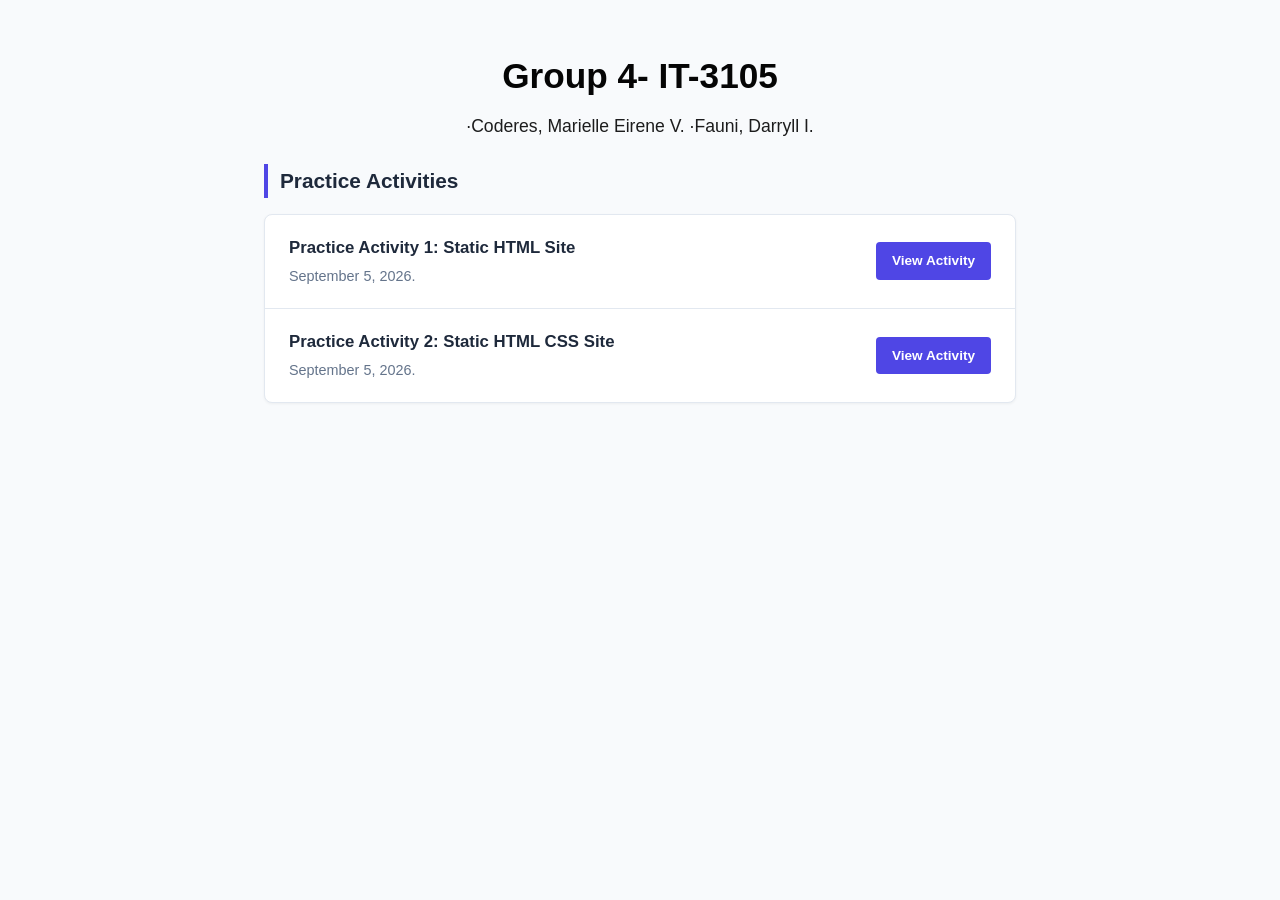
==== index.html @ 34f392d7 "initial commit" ====
<!DOCTYPE html>
<html lang="en">
<head>
    <meta charset="UTF-8">
    <meta name="viewport" content="width=device-width, initial-scale=1.0">
    <title>Class Activity Repository</title>
    <link rel="stylesheet" href="style.css">
</head>
<body>

    <!-- Banner Header -->
    <header>
        <h1>Group 4- IT-3105</h1>
        <p>·Coderes, Marielle Eirene V. ·Fauni, Darryll I.</p>
    </header>

    <!-- Main Content Area -->
    <main>
        
        <!-- Section: Current Module -->
        <h2 class="section-title">Practice Activities</h2>
        <ul class="activity-list">
            <li>
                <span class="activity-info">
                    <strong>Practice Activity 1: Static HTML Site</strong>
                    <p>September 5, 2026.</p>
                </span>
                <a href="#" class="btn">View Activity</a>
            </li>
            <li>
                <span class="activity-info">
                    <strong>Practice Activity 2: Static HTML CSS Site</strong>
                    <p>September 5, 2026.</p>
                </span>
                <a href="#" class="btn">View Activity</a>
            </li>
        </ul>

    </main>

</body>
</html>
---- style.css ----
:root {
    --primary: #4f46e5;
    --primary-dark: #4338ca;
    --bg-color: #f8fafc;
    --card-bg: #ffffff;
    --text-main: #1e293b;
    --text-muted: #64748b;
    --border-color: #e2e8f0;
}

* {
    margin: 0;
    padding: 0;
    box-sizing: border-box;
    font-family: 'Segoe UI', Tahoma, Geneva, Verdana, sans-serif;
}

body {
    background-color: var(--bg-color);
    color: var(--text-main);
    line-height: 1.6;
}

/* Banner Header */
header {
    color: rgb(5, 5, 5);
    padding: 3rem 2rem;
    text-align: center;
}

header h1 {
    font-size: 2.2rem;
    margin-bottom: 0.5rem;
}

header p {
    font-size: 1.1rem;
    opacity: 0.9;
    max-width: 600px;
    margin: 0 auto;
}

/* Main Container */
main {
    max-width: 800px;
    margin: -1.5rem auto 3rem auto;
    padding: 0 1.5rem;
}

/* Section Styling */
.section-title {
    font-size: 1.3rem;
    margin-bottom: 1rem;
    color: var(--text-main);
    border-left: 4px solid var(--primary);
    padding-left: 0.75rem;
}

/* Simple List Styling */
.activity-list {
    list-style: none;
    background: var(--card-bg);
    border: 1px solid var(--border-color);
    border-radius: 8px;
    box-shadow: 0 1px 3px 0 rgba(0, 0, 0, 0.05);
    margin-bottom: 2.5rem;
    overflow: hidden;
}

.activity-list li {
    display: flex;
    justify-content: space-between;
    align-items: center;
    padding: 1.25rem 1.5rem;
    border-bottom: 1px solid var(--border-color);
    gap: 1rem;
}

.activity-list li:last-child {
    border-bottom: none;
}

.activity-info strong {
    display: block;
    font-size: 1.05rem;
    color: var(--text-main);
    margin-bottom: 0.2rem;
}

.activity-info p {
    color: var(--text-muted);
    font-size: 0.9rem;
}

/* Buttons */
.btn {
    display: inline-block;
    background-color: var(--primary);
    color: white;
    padding: 0.5rem 1rem;
    border-radius: 4px;
    text-decoration: none;
    font-size: 0.85rem;
    font-weight: 600;
    white-space: nowrap;
    transition: background-color 0.2s;
}

.btn:hover {
    background-color: var(--primary-dark);
}

.btn.secondary {
    background-color: #e2e8f0;
    color: var(--text-main);
}

.btn.secondary:hover {
    background-color: #cbd5e1;
}

/* Footer */
footer {
    text-align: center;
    padding: 2rem;
    color: var(--text-muted);
    font-size: 0.85rem;
    border-top: 1px solid var(--border-color);
    background: white;
}
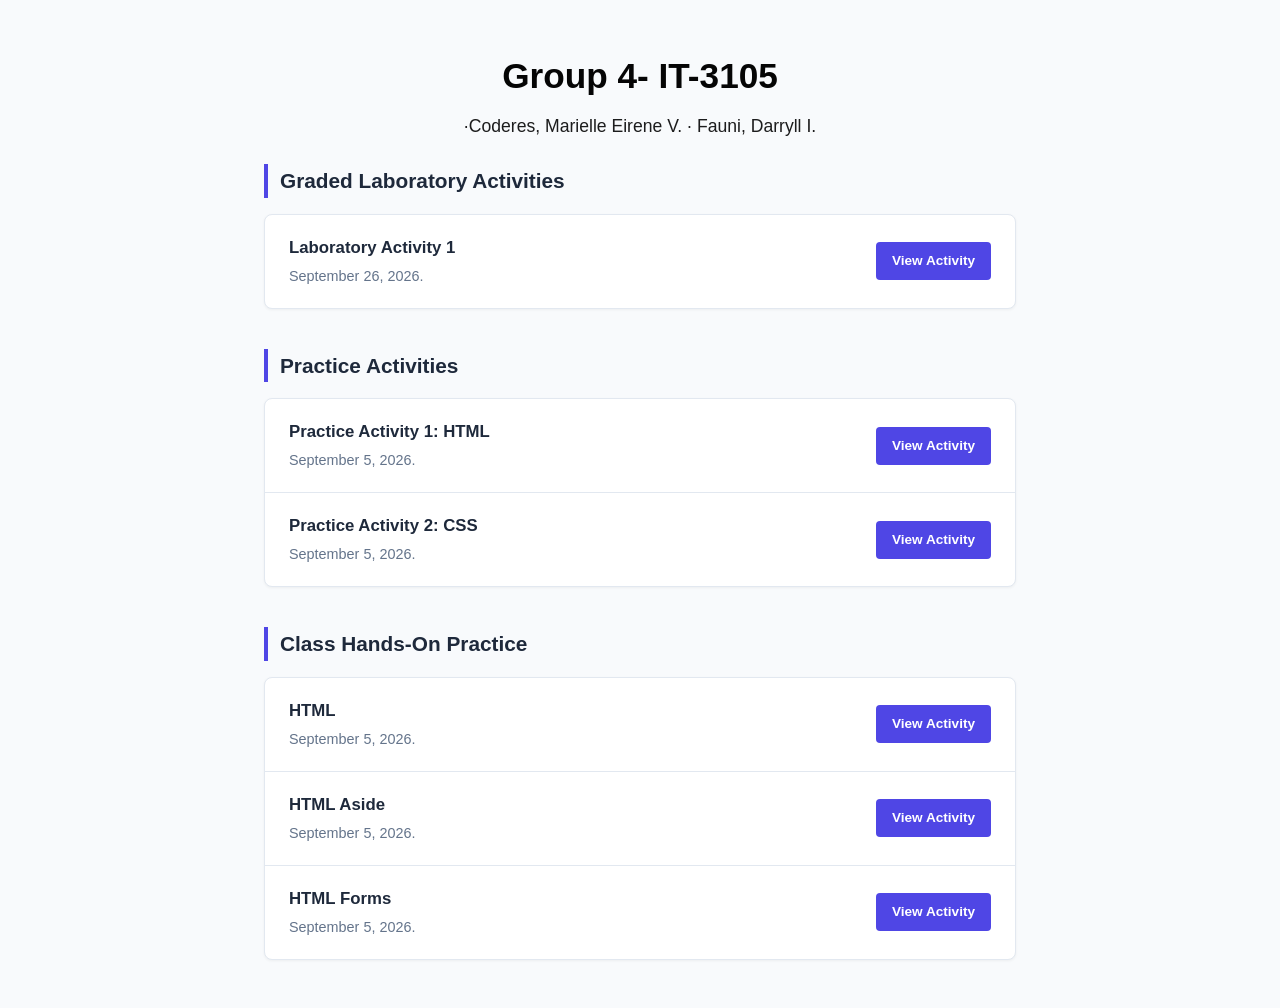
==== commit 7421eb70: "new" ====
--- a/index.html
+++ b/index.html
@@ -11,28 +11,65 @@
     <!-- Banner Header -->
     <header>
         <h1>Group 4- IT-3105</h1>
-        <p>·Coderes, Marielle Eirene V. ·Fauni, Darryll I.</p>
+        <p>·Coderes, Marielle Eirene V. · Fauni, Darryll I.</p>
     </header>
 
     <!-- Main Content Area -->
     <main>
         
         <!-- Section: Current Module -->
+        <h2 class="section-title">Graded Laboratory Activities</h2>
+        <ul class="activity-list">
+            <li>
+                <span class="activity-info">
+                    <strong>Laboratory Activity 1</strong>
+                    <p>September 26, 2026.</p>
+                </span>
+                <a href="#" class="btn">View Activity</a>
+            </li>
+
+        </ul>
+
         <h2 class="section-title">Practice Activities</h2>
         <ul class="activity-list">
             <li>
                 <span class="activity-info">
-                    <strong>Practice Activity 1: Static HTML Site</strong>
+                    <strong>Practice Activity 1: HTML</strong>
                     <p>September 5, 2026.</p>
                 </span>
                 <a href="#" class="btn">View Activity</a>
             </li>
             <li>
                 <span class="activity-info">
-                    <strong>Practice Activity 2: Static HTML CSS Site</strong>
+                    <strong>Practice Activity 2: CSS </strong>
                     <p>September 5, 2026.</p>
                 </span>
                 <a href="#" class="btn">View Activity</a>
+            </li>
+        </ul>
+
+        <h2 class="section-title">Class Hands-On Practice</h2>
+        <ul class="activity-list">
+            <li>
+                <span class="activity-info">
+                    <strong>HTML</strong>
+                    <p>September 5, 2026.</p>
+                </span>
+                <a href="practice activities/Practicehtml.html" class="btn">View Activity</a>
+            </li>
+            <li>
+                <span class="activity-info">
+                    <strong>HTML Aside</strong>
+                    <p>September 5, 2026.</p>
+                </span>
+                <a href="practice activities/aside.html" class="btn">View Activity</a>
+            </li>
+            <li>
+                <span class="activity-info">
+                    <strong>HTML Forms</strong>
+                    <p>September 5, 2026.</p>
+                </span>
+                <a href="practice activities/htmlForms.html" class="btn">View Activity</a>
             </li>
         </ul>
 
